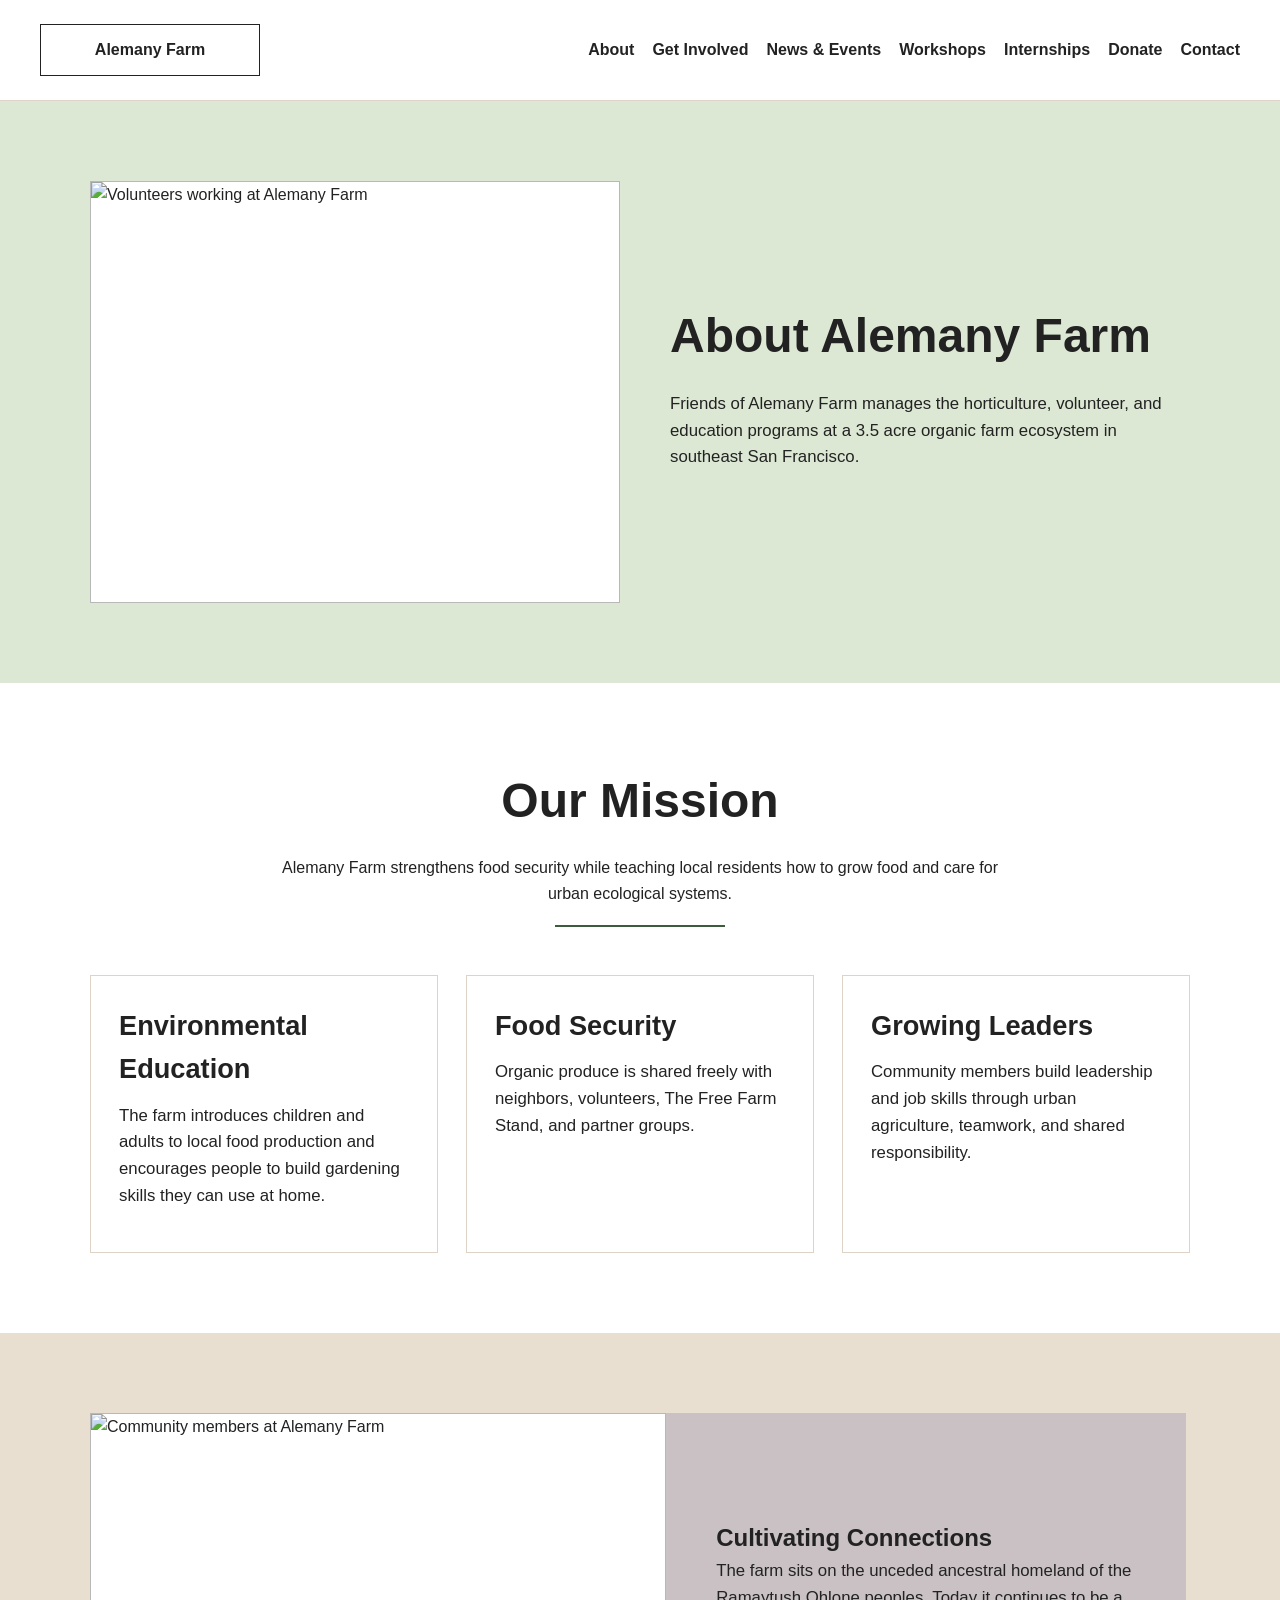
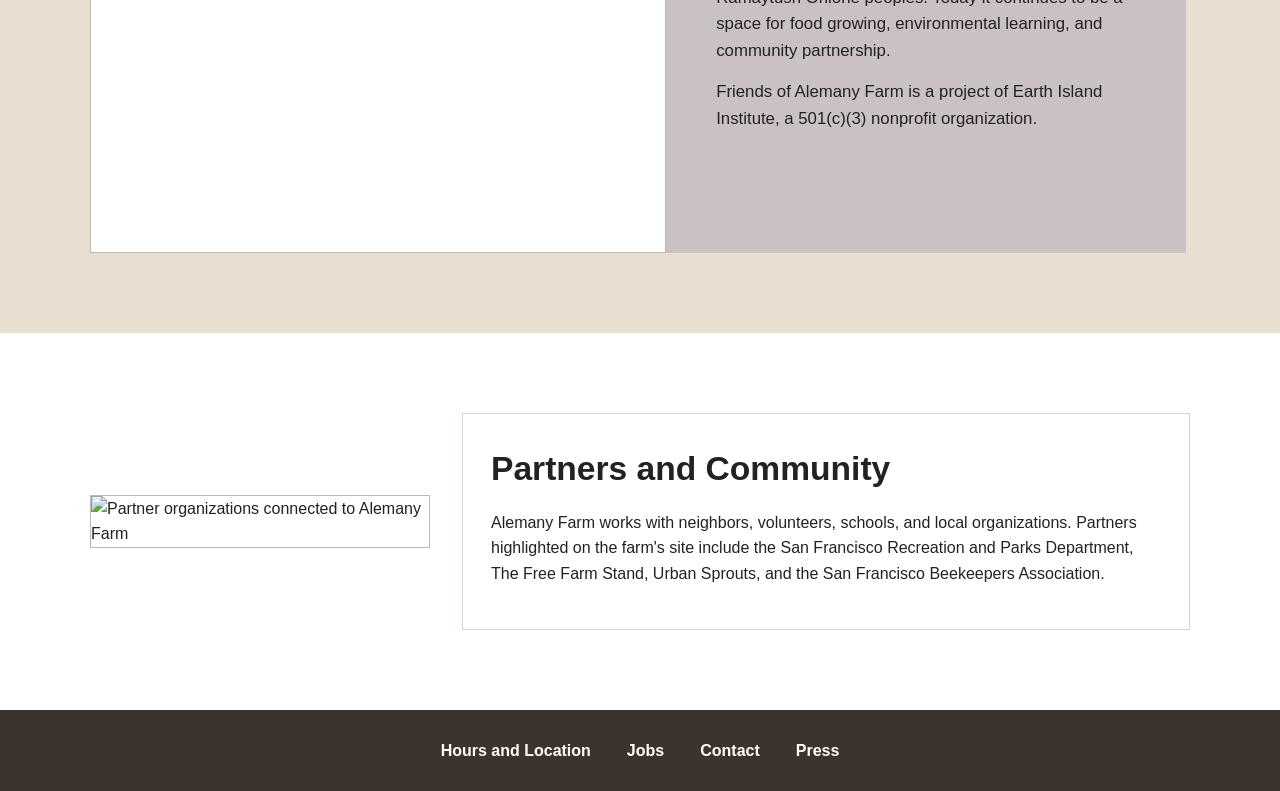
==== about.html @ 842b6b9c "Add files via upload" ====
<!DOCTYPE html>
<html lang="en">
<head>
  <meta charset="UTF-8">
  <meta name="viewport" content="width=device-width, initial-scale=1.0">
  <title>About Alemany Farm</title>
  <link rel="stylesheet" href="style.css">
</head>
<body>
  <header class="site-header">
    <div class="logo-box">
      <a href="index.html">Alemany Farm</a>
    </div>
    <nav class="main-nav">
      <a href="about.html">About</a>
      <a href="get-involved.html">Get Involved</a>
      <a href="news-events.html">News &amp; Events</a>
      <a href="workshops.html">Workshops</a>
      <a href="internships.html">Internships</a>
      <a href="donate.html">Donate</a>
      <a href="contact.html">Contact</a>
    </nav>
  </header>

  <main>
    <section class="page-hero">
      <div class="page-hero-grid reverse">
        <div class="page-hero-text">
          <h1>About Alemany Farm</h1>
          <p>
            Friends of Alemany Farm manages the horticulture, volunteer, and
            education programs at a 3.5 acre organic farm ecosystem in
            southeast San Francisco.
          </p>
        </div>

        <div class="content-image placeholder-tall">
          <img src="images/about-hero.jpg" alt="Volunteers working at Alemany Farm">
        </div>
      </div>
    </section>

    <section class="section section-white">
      <div class="center-title">
        <h2>Our Mission</h2>
        <p>
          Alemany Farm strengthens food security while teaching local residents
          how to grow food and care for urban ecological systems.
        </p>
        <div class="title-line"></div>
      </div>

      <div class="card-grid">
        <article class="card">
          <h3>Environmental Education</h3>
          <p>
            The farm introduces children and adults to local food production and
            encourages people to build gardening skills they can use at home.
          </p>
        </article>

        <article class="card">
          <h3>Food Security</h3>
          <p>
            Organic produce is shared freely with neighbors, volunteers, The
            Free Farm Stand, and partner groups.
          </p>
        </article>

        <article class="card">
          <h3>Growing Leaders</h3>
          <p>
            Community members build leadership and job skills through urban
            agriculture, teamwork, and shared responsibility.
          </p>
        </article>
      </div>
    </section>

    <section class="section section-tan">
      <div class="split-band">
        <div class="content-image">
          <img src="images/community.jpg" alt="Community members at Alemany Farm">
        </div>

        <div class="text-block">
          <h2>Cultivating Connections</h2>
          <p>
            The farm sits on the unceded ancestral homeland of the Ramaytush
            Ohlone peoples. Today it continues to be a space for food growing,
            environmental learning, and community partnership.
          </p>
          <p>
            Friends of Alemany Farm is a project of Earth Island Institute, a
            501(c)(3) nonprofit organization.
          </p>
        </div>
      </div>
    </section>

    <section class="section section-white">
      <div class="image-text-band">
        <div class="content-image">
          <img src="images/partners.png" alt="Partner organizations connected to Alemany Farm">
        </div>

        <div class="text-panel">
          <h2>Partners and Community</h2>
          <p>
            Alemany Farm works with neighbors, volunteers, schools, and local
            organizations. Partners highlighted on the farm&apos;s site include
            the San Francisco Recreation and Parks Department, The Free Farm
            Stand, Urban Sprouts, and the San Francisco Beekeepers Association.
          </p>
        </div>
      </div>
    </section>
  </main>

  <footer class="site-footer">
    <a href="contact.html">Hours and Location</a>
    <a href="internships.html">Jobs</a>
    <a href="contact.html">Contact</a>
    <a href="news-events.html">Press</a>
  </footer>
</body>
</html>
---- style.css ----
:root {
  --green-dark: #3f5b3d;
  --green-medium: #6f8f5d;
  --green-light: #dce8d4;
  --cream: #faf6ef;
  --tan: #e8dfd0;
  --brown: #3d332d;
  --white: #ffffff;
  --text-dark: #222222;
}

* {
  box-sizing: border-box;
  margin: 0;
  padding: 0;
}

body {
  font-family: Arial, sans-serif;
  background-color: var(--cream);
  color: var(--text-dark);
  line-height: 1.6;
}

main {
  position: relative;
}

a {
  color: inherit;
  text-decoration: none;
}

.site-header {
  background-color: var(--white);
  padding: 24px 40px;
  display: flex;
  justify-content: space-between;
  align-items: center;
  gap: 24px;
  flex-wrap: wrap;
  border-bottom: 1px solid #ddd4c7;
  position: sticky;
  top: 0;
  z-index: 10;
}

.logo-box {
  border: 1px solid var(--text-dark);
  min-width: 220px;
  text-align: center;
  font-weight: bold;
}

.logo-box a {
  display: block;
  padding: 12px 20px;
}

.main-nav {
  display: flex;
  flex-wrap: wrap;
  justify-content: flex-end;
  gap: 18px;
  font-weight: bold;
}

.main-nav a:hover,
.site-footer a:hover,
.text-link:hover {
  color: var(--green-medium);
}

.page-hero,
.hero-home {
  padding: 80px 40px;
  background-color: var(--green-light);
  position: relative;
}

.hero-home {
  min-height: 520px;
  display: flex;
  align-items: center;
}

.hero-grid,
.page-hero-grid,
.two-column,
.info-grid,
.contact-grid,
.donate-grid {
  max-width: 1100px;
  margin: 0 auto;
  display: grid;
  grid-template-columns: 1fr 1fr;
  gap: 40px;
  align-items: center;
}

.page-hero-grid.reverse {
  direction: rtl;
}

.page-hero-grid.reverse > * {
  direction: ltr;
}

.hero-text h1,
.page-hero-text h1,
.section-title h2,
.two-column-text h2,
.center-title h2 {
  font-size: 3rem;
  margin-bottom: 16px;
}

.hero-text p,
.page-hero-text p,
.two-column-text p,
.card p,
.text-block p,
.news-card p,
.contact-card p,
.info-card p,
.simple-list li {
  font-size: 1.05rem;
  margin-bottom: 14px;
}

.section {
  padding: 80px 40px;
}

.section-white {
  background-color: var(--white);
}

.section-tan {
  background-color: var(--tan);
}

.section-green {
  background-color: var(--green-light);
}

.section-title,
.center-title {
  text-align: center;
  max-width: 760px;
  margin: 0 auto 48px;
}

.title-line {
  width: 170px;
  height: 2px;
  background-color: var(--green-dark);
  margin: 18px auto 0;
}

.placeholder-image {
  background-color: #d5d5d5;
  border: 2px solid #b8b8b8;
  min-height: 320px;
  position: relative;
  overflow: hidden;
}

.placeholder-image::before,
.placeholder-image::after {
  content: "";
  position: absolute;
  left: 0;
  width: 100%;
  height: 2px;
  background-color: rgba(255, 255, 255, 0.7);
  top: 50%;
  transform-origin: center;
}

.placeholder-image::before {
  transform: rotate(45deg);
}

.placeholder-image::after {
  transform: rotate(-45deg);
}

.placeholder-label {
  position: absolute;
  left: 18px;
  top: 18px;
  background-color: rgba(255, 255, 255, 0.9);
  padding: 8px 12px;
  font-weight: bold;
}

.hero-note {
  position: absolute;
  right: 18px;
  bottom: 18px;
  background-color: rgba(63, 91, 61, 0.9);
  color: var(--white);
  padding: 10px 14px;
  font-weight: bold;
}

.placeholder-tall {
  min-height: 420px;
}

.placeholder-small {
  min-height: 280px;
}

.content-image {
  border: 1px solid #b8b8b8;
  background-color: var(--white);
  overflow: hidden;
}

.content-image img {
  display: block;
  width: 100%;
  height: 100%;
  object-fit: cover;
}

.content-image.placeholder-tall img {
  min-height: 420px;
}

.map-box {
  min-height: 450px;
  border: 1px solid #b8b8b8;
  background-color: var(--white);
}

.map-box iframe {
  display: block;
  width: 100%;
  height: 100%;
  min-height: 450px;
}

.page-hero-text,
.hero-text,
.two-column-text,
.text-block {
  max-width: 520px;
}

.page-hero-grid.single-column {
  grid-template-columns: 1fr;
}

.button-row {
  margin-top: 22px;
  display: flex;
  gap: 14px;
  flex-wrap: wrap;
}

.button,
.button-outline {
  display: inline-block;
  padding: 12px 20px;
  font-weight: bold;
  border: 2px solid var(--green-dark);
}

.button {
  background-color: var(--green-dark);
  color: var(--white);
}

.button-outline {
  background-color: transparent;
  color: var(--green-dark);
}

.card-grid,
.news-grid,
.three-column {
  max-width: 1100px;
  margin: 0 auto;
  display: grid;
  grid-template-columns: repeat(3, 1fr);
  gap: 28px;
}

.image-text-band {
  max-width: 1100px;
  margin: 0 auto;
  display: grid;
  grid-template-columns: 340px 1fr;
  gap: 32px;
  align-items: center;
}

.text-panel {
  background-color: var(--white);
  border: 1px solid #ddd4c7;
  padding: 28px;
}

.text-panel h2 {
  font-size: 2.1rem;
  margin-bottom: 14px;
}

.text-panel p {
  margin-bottom: 14px;
}

.stat-row {
  max-width: 1100px;
  margin: 0 auto;
  display: flex;
  gap: 24px;
  flex-wrap: wrap;
}

.stat-box {
  flex: 1;
  min-width: 220px;
  background-color: var(--white);
  border-top: 6px solid var(--green-dark);
  padding: 24px;
}

.stat-box h3 {
  font-size: 2rem;
  margin-bottom: 10px;
}

.feature-strip {
  max-width: 1100px;
  margin: 0 auto;
  display: flex;
  justify-content: space-between;
  gap: 20px;
  flex-wrap: wrap;
}

.feature-box {
  flex: 1;
  min-width: 220px;
  background-color: var(--white);
  border: 1px solid #ddd4c7;
  padding: 20px;
  text-align: center;
}

.card,
.news-card,
.info-card,
.contact-card {
  background-color: var(--white);
  padding: 28px;
  border: 1px solid #ddd4c7;
}

.card h3,
.news-card h3,
.info-card h3,
.contact-card h3 {
  font-size: 1.7rem;
  margin-bottom: 12px;
}

.news-card .date {
  color: var(--green-dark);
  font-weight: bold;
  margin-bottom: 10px;
}

.simple-list {
  list-style: none;
}

.simple-list li {
  padding-bottom: 10px;
}

.simple-list strong {
  color: var(--green-dark);
}

.split-band {
  max-width: 1100px;
  margin: 0 auto;
  display: grid;
  grid-template-columns: 1.1fr 1fr;
}

.split-band .placeholder-image,
.split-band .text-block {
  min-height: 440px;
}

.split-band .text-block {
  background-color: #c9c1c3;
  padding: 50px;
  display: flex;
  flex-direction: column;
  justify-content: center;
}

.contact-grid,
.donate-grid {
  align-items: start;
}

.contact-card,
.info-card {
  height: 100%;
}

.site-footer {
  background-color: var(--brown);
  color: var(--white);
  padding: 28px 40px;
  display: flex;
  justify-content: center;
  gap: 36px;
  flex-wrap: wrap;
  font-weight: bold;
}

.layout-note {
  max-width: 1100px;
  margin: 0 auto;
  display: flex;
  justify-content: center;
  padding-top: 30px;
}

.layout-note p {
  background-color: var(--white);
  border-left: 5px solid var(--green-dark);
  padding: 16px 20px;
  max-width: 700px;
}

@media (max-width: 900px) {
  .hero-grid,
  .page-hero-grid,
  .two-column,
  .info-grid,
  .contact-grid,
  .donate-grid,
  .split-band,
  .card-grid,
  .news-grid,
  .three-column,
  .image-text-band {
    grid-template-columns: 1fr;
  }

  .hero-text h1,
  .page-hero-text h1,
  .section-title h2,
  .two-column-text h2,
  .center-title h2 {
    font-size: 2.3rem;
  }

  .page-hero-text,
  .hero-text,
  .two-column-text,
  .text-block {
    max-width: none;
  }
}

@media (max-width: 600px) {
  .site-header,
  .page-hero,
  .hero-home,
  .section,
  .site-footer {
    padding-left: 20px;
    padding-right: 20px;
  }

  .main-nav {
    justify-content: flex-start;
  }

  .button-row {
    flex-direction: column;
    align-items: flex-start;
  }

  .hero-note {
    position: static;
    display: inline-block;
    margin-top: 18px;
  }

  .split-band .text-block {
    padding: 28px;
  }
}
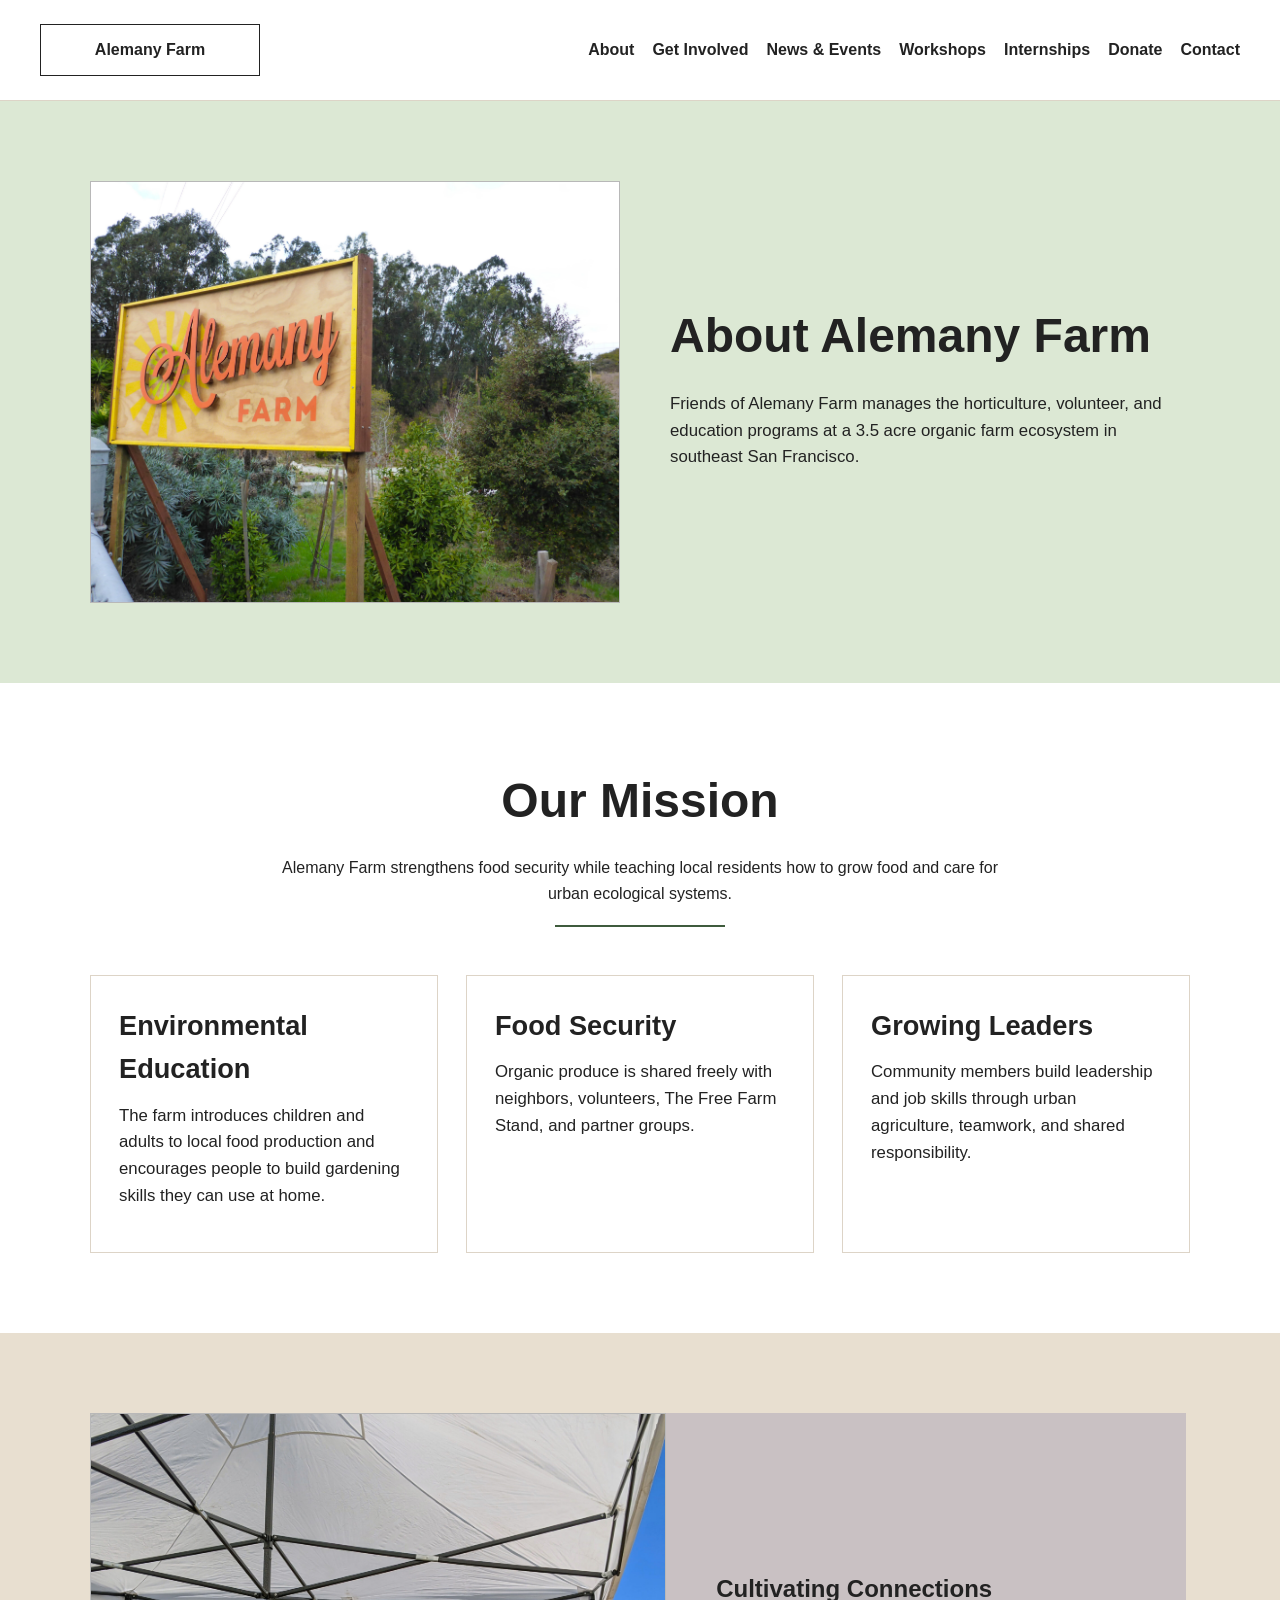
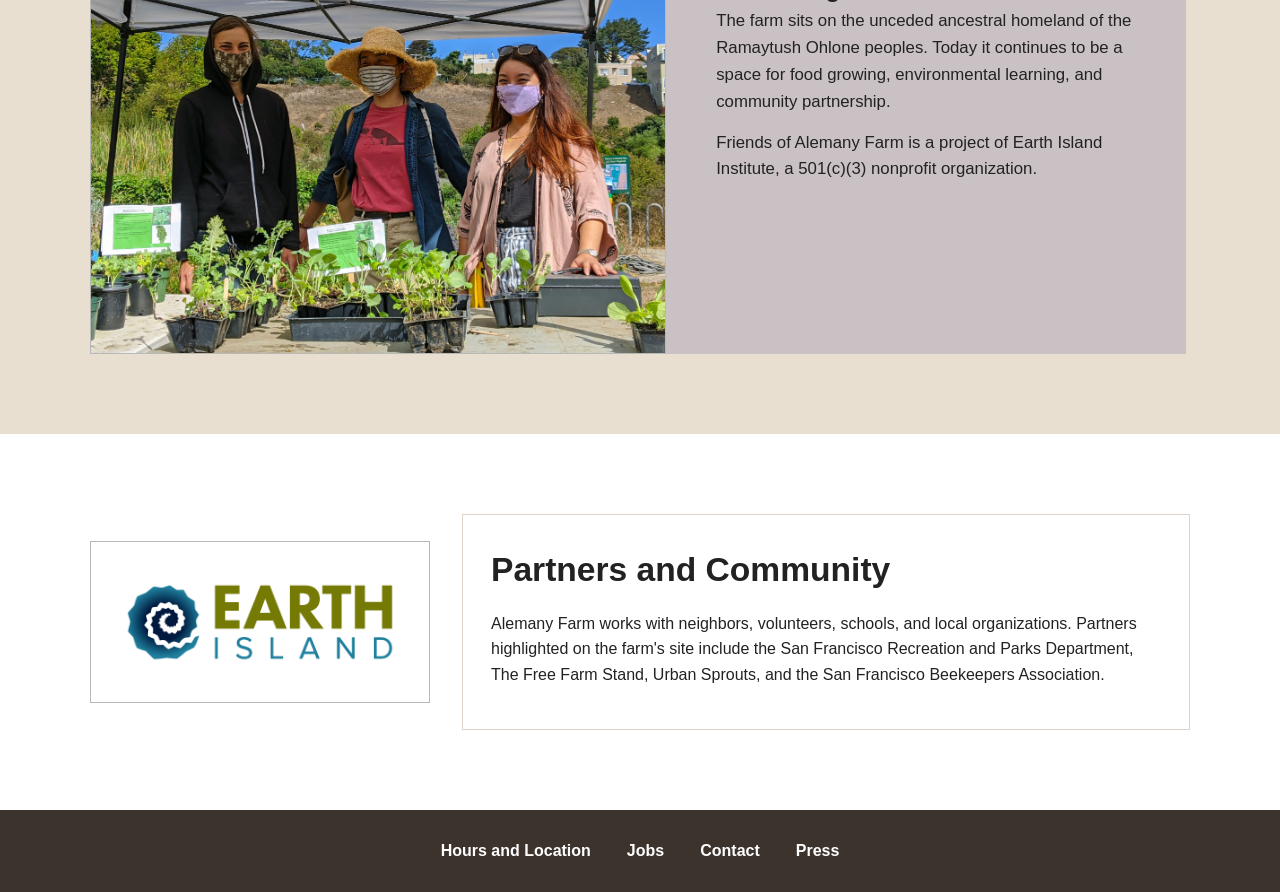
==== commit ef04ba83: "Add files via upload" ====
--- a/about.html
+++ b/about.html
@@ -4,7 +4,7 @@
   <meta charset="UTF-8">
   <meta name="viewport" content="width=device-width, initial-scale=1.0">
   <title>About Alemany Farm</title>
-  <link rel="stylesheet" href="style.css">
+  <link rel="stylesheet" href="css/style.css">
 </head>
 <body>
   <header class="site-header">
--- a/css/style.css
+++ b/css/style.css
@@ -0,0 +1,505 @@
+:root {
+  --green-dark: #3f5b3d;
+  --green-medium: #6f8f5d;
+  --green-light: #dce8d4;
+  --cream: #faf6ef;
+  --tan: #e8dfd0;
+  --brown: #3d332d;
+  --white: #ffffff;
+  --text-dark: #222222;
+}
+
+* {
+  box-sizing: border-box;
+  margin: 0;
+  padding: 0;
+}
+
+body {
+  font-family: Arial, sans-serif;
+  background-color: var(--cream);
+  color: var(--text-dark);
+  line-height: 1.6;
+}
+
+main {
+  position: relative;
+}
+
+a {
+  color: inherit;
+  text-decoration: none;
+}
+
+.site-header {
+  background-color: var(--white);
+  padding: 24px 40px;
+  display: flex;
+  justify-content: space-between;
+  align-items: center;
+  gap: 24px;
+  flex-wrap: wrap;
+  border-bottom: 1px solid #ddd4c7;
+  position: sticky;
+  top: 0;
+  z-index: 10;
+}
+
+.logo-box {
+  border: 1px solid var(--text-dark);
+  min-width: 220px;
+  text-align: center;
+  font-weight: bold;
+}
+
+.logo-box a {
+  display: block;
+  padding: 12px 20px;
+}
+
+.main-nav {
+  display: flex;
+  flex-wrap: wrap;
+  justify-content: flex-end;
+  gap: 18px;
+  font-weight: bold;
+}
+
+.main-nav a:hover,
+.site-footer a:hover,
+.text-link:hover {
+  color: var(--green-medium);
+}
+
+.page-hero,
+.hero-home {
+  padding: 80px 40px;
+  background-color: var(--green-light);
+  position: relative;
+}
+
+.hero-home {
+  min-height: 520px;
+  display: flex;
+  align-items: center;
+}
+
+.hero-grid,
+.page-hero-grid,
+.two-column,
+.info-grid,
+.contact-grid,
+.donate-grid {
+  max-width: 1100px;
+  margin: 0 auto;
+  display: grid;
+  grid-template-columns: 1fr 1fr;
+  gap: 40px;
+  align-items: center;
+}
+
+.page-hero-grid.reverse {
+  direction: rtl;
+}
+
+.page-hero-grid.reverse > * {
+  direction: ltr;
+}
+
+.hero-text h1,
+.page-hero-text h1,
+.section-title h2,
+.two-column-text h2,
+.center-title h2 {
+  font-size: 3rem;
+  margin-bottom: 16px;
+}
+
+.hero-text p,
+.page-hero-text p,
+.two-column-text p,
+.card p,
+.text-block p,
+.news-card p,
+.contact-card p,
+.info-card p,
+.simple-list li {
+  font-size: 1.05rem;
+  margin-bottom: 14px;
+}
+
+.section {
+  padding: 80px 40px;
+}
+
+.section-white {
+  background-color: var(--white);
+}
+
+.section-tan {
+  background-color: var(--tan);
+}
+
+.section-green {
+  background-color: var(--green-light);
+}
+
+.section-title,
+.center-title {
+  text-align: center;
+  max-width: 760px;
+  margin: 0 auto 48px;
+}
+
+.title-line {
+  width: 170px;
+  height: 2px;
+  background-color: var(--green-dark);
+  margin: 18px auto 0;
+}
+
+.placeholder-image {
+  background-color: #d5d5d5;
+  border: 2px solid #b8b8b8;
+  min-height: 320px;
+  position: relative;
+  overflow: hidden;
+}
+
+.placeholder-image::before,
+.placeholder-image::after {
+  content: "";
+  position: absolute;
+  left: 0;
+  width: 100%;
+  height: 2px;
+  background-color: rgba(255, 255, 255, 0.7);
+  top: 50%;
+  transform-origin: center;
+}
+
+.placeholder-image::before {
+  transform: rotate(45deg);
+}
+
+.placeholder-image::after {
+  transform: rotate(-45deg);
+}
+
+.placeholder-label {
+  position: absolute;
+  left: 18px;
+  top: 18px;
+  background-color: rgba(255, 255, 255, 0.9);
+  padding: 8px 12px;
+  font-weight: bold;
+}
+
+.hero-note {
+  position: absolute;
+  right: 18px;
+  bottom: 18px;
+  background-color: rgba(63, 91, 61, 0.9);
+  color: var(--white);
+  padding: 10px 14px;
+  font-weight: bold;
+}
+
+.placeholder-tall {
+  min-height: 420px;
+}
+
+.placeholder-small {
+  min-height: 280px;
+}
+
+.content-image {
+  border: 1px solid #b8b8b8;
+  background-color: var(--white);
+  overflow: hidden;
+}
+
+.content-image img {
+  display: block;
+  width: 100%;
+  height: 100%;
+  object-fit: cover;
+}
+
+.content-image.placeholder-tall img {
+  min-height: 420px;
+}
+
+.map-box {
+  min-height: 450px;
+  border: 1px solid #b8b8b8;
+  background-color: var(--white);
+}
+
+.map-box iframe {
+  display: block;
+  width: 100%;
+  height: 100%;
+  min-height: 450px;
+}
+
+.page-hero-text,
+.hero-text,
+.two-column-text,
+.text-block {
+  max-width: 520px;
+}
+
+.page-hero-grid.single-column {
+  grid-template-columns: 1fr;
+}
+
+.button-row {
+  margin-top: 22px;
+  display: flex;
+  gap: 14px;
+  flex-wrap: wrap;
+}
+
+.button,
+.button-outline {
+  display: inline-block;
+  padding: 12px 20px;
+  font-weight: bold;
+  border: 2px solid var(--green-dark);
+}
+
+.button {
+  background-color: var(--green-dark);
+  color: var(--white);
+}
+
+.button-outline {
+  background-color: transparent;
+  color: var(--green-dark);
+}
+
+.card-grid,
+.news-grid,
+.three-column {
+  max-width: 1100px;
+  margin: 0 auto;
+  display: grid;
+  grid-template-columns: repeat(3, 1fr);
+  gap: 28px;
+}
+
+.image-text-band {
+  max-width: 1100px;
+  margin: 0 auto;
+  display: grid;
+  grid-template-columns: 340px 1fr;
+  gap: 32px;
+  align-items: center;
+}
+
+.text-panel {
+  background-color: var(--white);
+  border: 1px solid #ddd4c7;
+  padding: 28px;
+}
+
+.text-panel h2 {
+  font-size: 2.1rem;
+  margin-bottom: 14px;
+}
+
+.text-panel p {
+  margin-bottom: 14px;
+}
+
+.stat-row {
+  max-width: 1100px;
+  margin: 0 auto;
+  display: flex;
+  gap: 24px;
+  flex-wrap: wrap;
+}
+
+.stat-box {
+  flex: 1;
+  min-width: 220px;
+  background-color: var(--white);
+  border-top: 6px solid var(--green-dark);
+  padding: 24px;
+}
+
+.stat-box h3 {
+  font-size: 2rem;
+  margin-bottom: 10px;
+}
+
+.feature-strip {
+  max-width: 1100px;
+  margin: 0 auto;
+  display: flex;
+  justify-content: space-between;
+  gap: 20px;
+  flex-wrap: wrap;
+}
+
+.feature-box {
+  flex: 1;
+  min-width: 220px;
+  background-color: var(--white);
+  border: 1px solid #ddd4c7;
+  padding: 20px;
+  text-align: center;
+}
+
+.card,
+.news-card,
+.info-card,
+.contact-card {
+  background-color: var(--white);
+  padding: 28px;
+  border: 1px solid #ddd4c7;
+}
+
+.card h3,
+.news-card h3,
+.info-card h3,
+.contact-card h3 {
+  font-size: 1.7rem;
+  margin-bottom: 12px;
+}
+
+.news-card .date {
+  color: var(--green-dark);
+  font-weight: bold;
+  margin-bottom: 10px;
+}
+
+.simple-list {
+  list-style: none;
+}
+
+.simple-list li {
+  padding-bottom: 10px;
+}
+
+.simple-list strong {
+  color: var(--green-dark);
+}
+
+.split-band {
+  max-width: 1100px;
+  margin: 0 auto;
+  display: grid;
+  grid-template-columns: 1.1fr 1fr;
+}
+
+.split-band .placeholder-image,
+.split-band .text-block {
+  min-height: 440px;
+}
+
+.split-band .text-block {
+  background-color: #c9c1c3;
+  padding: 50px;
+  display: flex;
+  flex-direction: column;
+  justify-content: center;
+}
+
+.contact-grid,
+.donate-grid {
+  align-items: start;
+}
+
+.contact-card,
+.info-card {
+  height: 100%;
+}
+
+.site-footer {
+  background-color: var(--brown);
+  color: var(--white);
+  padding: 28px 40px;
+  display: flex;
+  justify-content: center;
+  gap: 36px;
+  flex-wrap: wrap;
+  font-weight: bold;
+}
+
+.layout-note {
+  max-width: 1100px;
+  margin: 0 auto;
+  display: flex;
+  justify-content: center;
+  padding-top: 30px;
+}
+
+.layout-note p {
+  background-color: var(--white);
+  border-left: 5px solid var(--green-dark);
+  padding: 16px 20px;
+  max-width: 700px;
+}
+
+@media (max-width: 900px) {
+  .hero-grid,
+  .page-hero-grid,
+  .two-column,
+  .info-grid,
+  .contact-grid,
+  .donate-grid,
+  .split-band,
+  .card-grid,
+  .news-grid,
+  .three-column,
+  .image-text-band {
+    grid-template-columns: 1fr;
+  }
+
+  .hero-text h1,
+  .page-hero-text h1,
+  .section-title h2,
+  .two-column-text h2,
+  .center-title h2 {
+    font-size: 2.3rem;
+  }
+
+  .page-hero-text,
+  .hero-text,
+  .two-column-text,
+  .text-block {
+    max-width: none;
+  }
+}
+
+@media (max-width: 600px) {
+  .site-header,
+  .page-hero,
+  .hero-home,
+  .section,
+  .site-footer {
+    padding-left: 20px;
+    padding-right: 20px;
+  }
+
+  .main-nav {
+    justify-content: flex-start;
+  }
+
+  .button-row {
+    flex-direction: column;
+    align-items: flex-start;
+  }
+
+  .hero-note {
+    position: static;
+    display: inline-block;
+    margin-top: 18px;
+  }
+
+  .split-band .text-block {
+    padding: 28px;
+  }
+}
